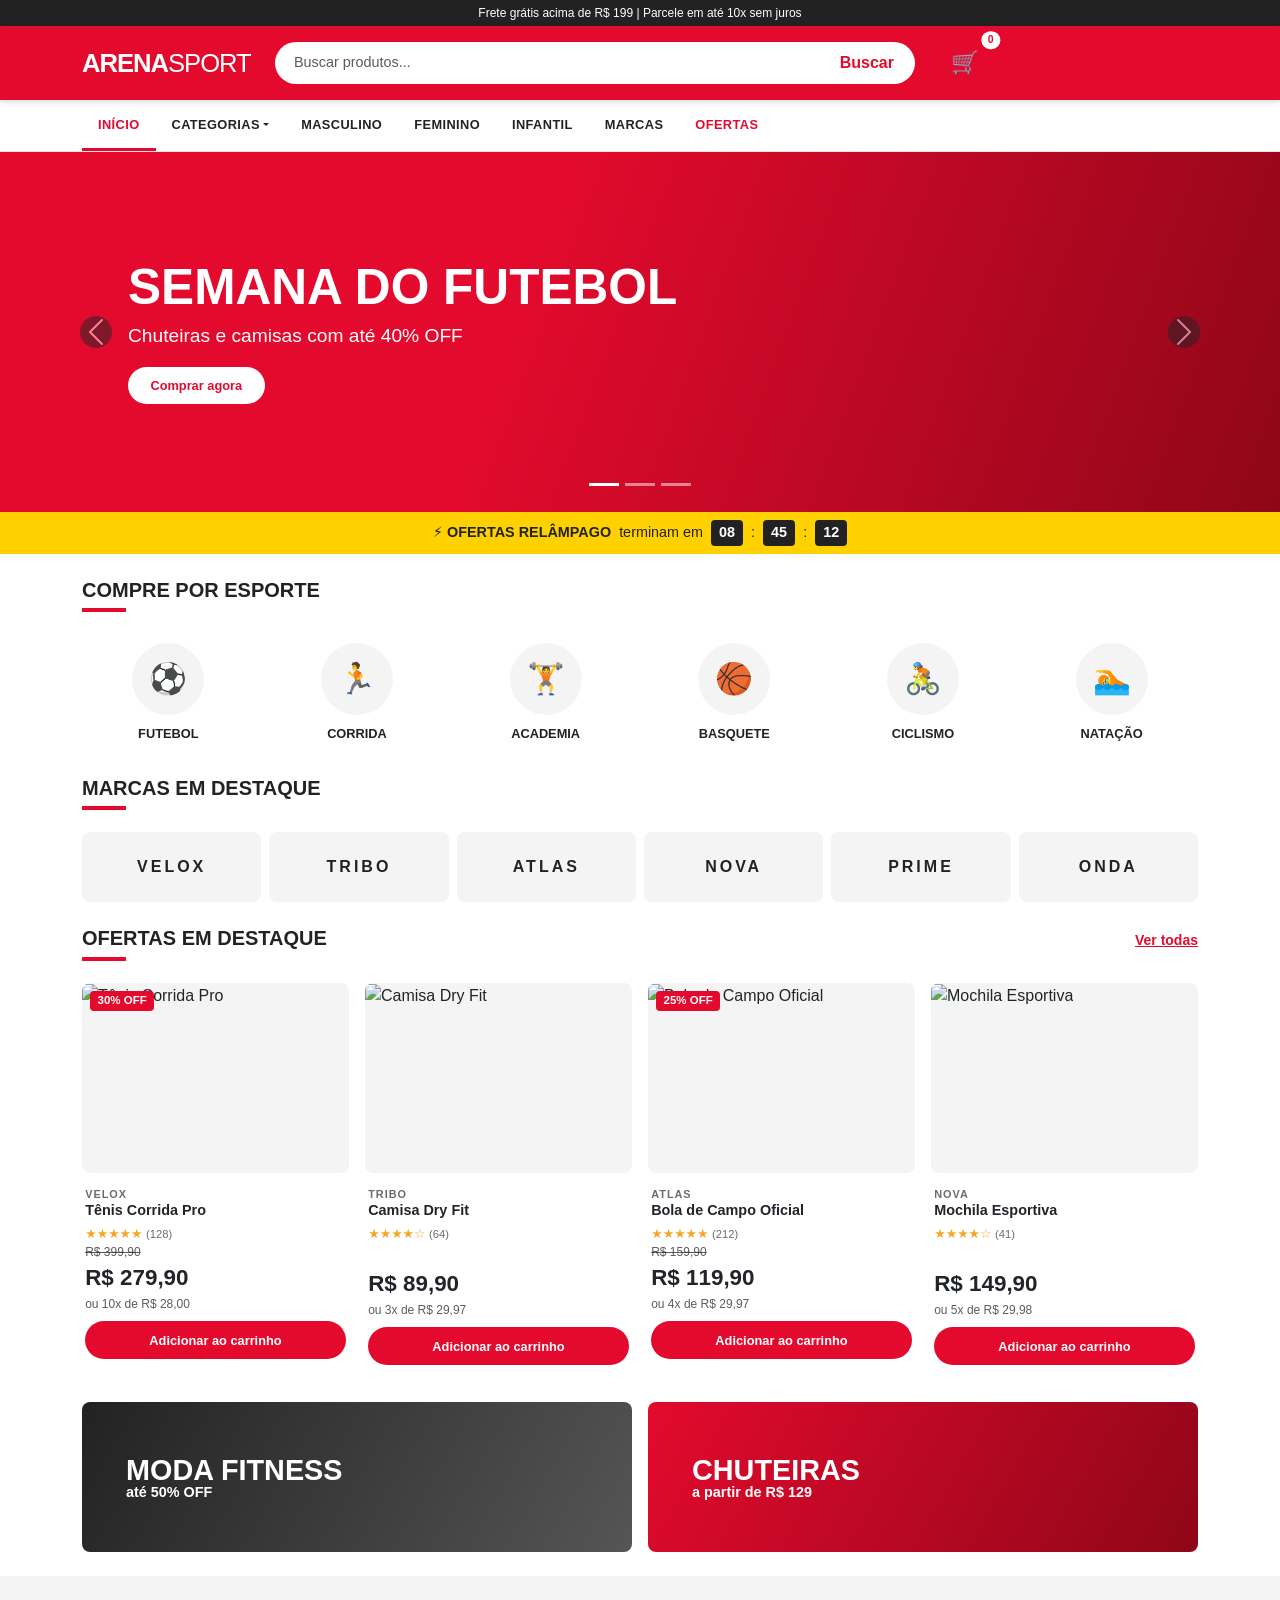
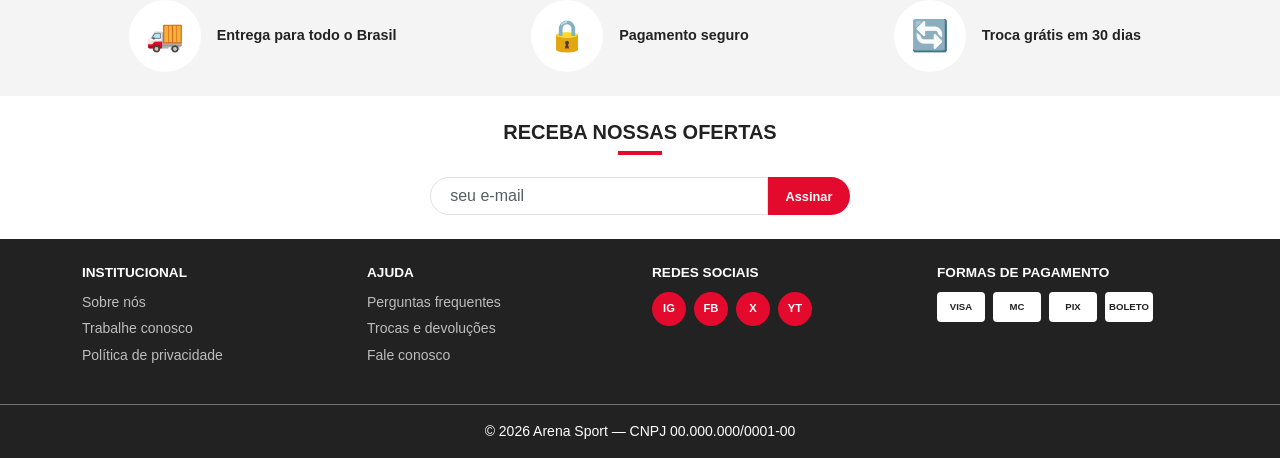
==== lojaonline/index.html @ 4f8ea05c "Create index.html" ====
<!DOCTYPE html>
<html lang="pt-BR">
<head>
<meta charset="UTF-8">
<meta name="viewport" content="width=device-width, initial-scale=1">
<title>Arena Sport</title>
<link href="https://cdn.jsdelivr.net/npm/bootstrap@5.3.3/dist/css/bootstrap.min.css" rel="stylesheet">
<style>
:root{--marca:#e30a2d;--marca-escura:#b80822;--preto:#222;--cinza:#6b6b6b;--claro:#f4f4f4;--amarelo:#ffd100}
body{font-family:"Helvetica Neue",Arial,system-ui,sans-serif;color:var(--preto);background:#fff}
.bg-marca{background:var(--marca)!important}
.text-marca{color:var(--marca)!important}
.btn-marca{background:var(--marca);color:#fff;border:0;border-radius:999px;font-weight:700;font-size:.8rem;padding:.6rem 1.1rem}
.btn-marca:hover{background:var(--marca-escura);color:#fff}
.topo-aviso{background:var(--preto);color:#fff;font-size:.75rem}
header.bg-marca{padding:.9rem 0!important;box-shadow:0 2px 6px rgba(0,0,0,.15)}
.logo{font-weight:900;font-size:1.6rem;letter-spacing:-1px;color:#fff;text-decoration:none}
.logo span{font-weight:300}
.busca{min-width:100%}
.busca .form-control{border-radius:999px 0 0 999px!important;padding:.65rem 1.2rem;font-size:.9rem}
.busca .btn{border-radius:0 999px 999px 0!important;background:#fff;color:var(--marca);font-weight:700;border:0;padding:0 1.3rem}
@media(min-width:992px){.busca{min-width:0;max-width:640px}}
header .btn-light{background:transparent;border:0;color:#fff;font-size:1.4rem}
header .btn-light:hover{background:rgba(255,255,255,.2)}
.cart-badge{font-size:.65rem;background:#fff!important;color:var(--marca)}
nav.navbar.bg-dark{background:#fff!important;border-bottom:1px solid #e5e5e5}
nav.navbar .nav-link{color:var(--preto)!important;font-size:.8rem;font-weight:700;text-transform:uppercase;letter-spacing:.4px;padding:.9rem 1rem!important;border-bottom:3px solid transparent}
nav.navbar .nav-link:hover,nav.navbar .nav-link.active{color:var(--marca)!important;border-bottom-color:var(--marca)}
nav.navbar .nav-link.text-warning{color:var(--marca)!important}
nav.navbar .navbar-toggler{border-color:#ccc}
nav.navbar .navbar-toggler-icon{filter:invert(1)}
.dropdown-menu{border:0;border-radius:6px;box-shadow:0 6px 16px rgba(0,0,0,.15)}
.dropdown-item:hover{background:var(--claro);color:var(--marca)}
.banner-slide{height:230px;display:flex;align-items:center;padding:0 10%;color:#fff}
.banner-slide h2{font-weight:900;font-size:1.7rem;text-transform:uppercase;line-height:1.05}
.banner-slide p{margin:.6rem 0 1rem;font-size:.95rem}
.banner-slide .btn-light{background:#fff;color:var(--marca);border:0;border-radius:999px;font-size:.8rem;padding:.55rem 1.4rem}
.slide1{background:linear-gradient(110deg,#e30a2d 40%,#8f0619)}
.slide2{background:linear-gradient(110deg,#222 40%,#555)}
.slide3{background:linear-gradient(110deg,#00a650 40%,#005c2b)}
@media(min-width:992px){.banner-slide{height:360px}.banner-slide h2{font-size:3.1rem}.banner-slide p{font-size:1.2rem}}
.faixa-relampago{background:var(--amarelo);color:var(--preto);font-size:.9rem}
.tempo{background:var(--preto);color:#fff;padding:2px 8px;border-radius:4px;font-weight:700}
.titulo-secao{font-weight:900;font-size:1.25rem;text-transform:uppercase;padding-bottom:.4rem}
.titulo-secao::after{content:"";display:block;width:44px;height:4px;background:var(--marca);margin-top:.4rem}
.text-center .titulo-secao::after{margin-left:auto;margin-right:auto}
.categoria{border:0;background:transparent;text-decoration:none;color:var(--preto);text-align:center}
.categoria .card-body{display:flex;flex-direction:column;align-items:center;gap:.6rem;padding:.5rem}
.categoria span{font-size:.8rem;font-weight:700;text-transform:uppercase}
.categoria:hover span{color:var(--marca)}
.cat-circle{width:72px;height:72px;border-radius:50%;background:var(--claro);border:2px solid transparent;display:flex;align-items:center;justify-content:center;font-size:1.9rem;flex-shrink:0;transition:border-color .2s}
.categoria:hover .cat-circle{border-color:var(--marca)}
.marca-box{display:flex;align-items:center;justify-content:center;height:70px;background:var(--claro);border-radius:8px;font-weight:900;letter-spacing:3px;color:var(--preto);text-decoration:none;transition:.2s}
.marca-box:hover{background:var(--preto);color:#fff}
.card.produto{border:0;border-radius:8px;background:#fff;transition:box-shadow .2s}
.card.produto:hover{box-shadow:0 6px 20px rgba(0,0,0,.15)}
.produto-foto{height:190px;background:var(--claro);border-radius:8px;overflow:hidden}
.produto-foto img{width:100%;height:100%;object-fit:cover;transition:transform .25s}
.card.produto:hover .produto-foto img{transform:scale(1.06)}
.produto .card-body{padding:.8rem .2rem}
.badge-promo{background:var(--marca);color:#fff;font-weight:800;font-size:.72rem;border-radius:4px}
.marca-produto{font-size:.68rem;font-weight:800;letter-spacing:1px;color:var(--cinza)}
.produto .card-title{font-size:.9rem;font-weight:600;margin-bottom:.3rem}
.estrelas{color:#f5a623;font-size:.8rem}
.estrelas small{color:var(--cinza)}
.preco{font-size:1.4rem;font-weight:900}
.produto .small.text-muted{font-size:.75rem!important}
.promo-banner{height:150px;display:flex;flex-direction:column;justify-content:center;padding:0 8%;color:#fff;font-size:1.8rem;font-weight:900;line-height:1.05;text-transform:uppercase;text-decoration:none;border-radius:8px;transition:transform .2s}
.promo-banner:hover{transform:translateY(-3px);color:#fff}
.promo-banner small{font-size:.9rem;font-weight:600;text-transform:none}
.promoA{background:linear-gradient(120deg,#222,#555)}
.promoB{background:linear-gradient(120deg,#e30a2d,#8f0619)}
section.bg-light{background:var(--claro)!important}
section.bg-light strong{font-size:.9rem}
section.bg-light .cat-circle{background:#fff}
section form .form-control{border-radius:999px 0 0 999px;padding-left:1.2rem}
section form .btn-marca{border-radius:0 999px 999px 0}
.rodape{background:var(--preto);color:#fff}
.rodape .collapse-btn{background:none;border:0;border-bottom:1px solid #3a3a3a;color:#fff;text-align:left;padding:.85rem 0;font-weight:800;font-size:.85rem;text-transform:uppercase;width:100%}
.rodape a{color:#bdbdbd;text-decoration:none}
.rodape a:hover{color:#fff;text-decoration:underline}
.rodape li{margin-bottom:.35rem}
.social{width:34px;height:34px;border-radius:50%;background:var(--marca);color:#fff!important;display:flex;align-items:center;justify-content:center;font-size:.7rem;font-weight:800}
.social:hover{background:#fff;color:var(--marca)!important}
.pagto{width:48px;height:30px;background:#fff;color:var(--preto);font-size:.6rem;font-weight:700;border-radius:4px;display:flex;align-items:center;justify-content:center}
@media(min-width:992px){.rodape .collapse-btn{pointer-events:none;border:0;padding:0 0 .5rem}.rodape .chevron{display:none}}
</style>
</head>
<body>

<!-- Faixa de aviso -->
<div class="topo-aviso text-center small py-1">Frete grátis acima de R$ 199 | Parcele em até 10x sem juros</div>

<!-- Cabeçalho -->
<header class="bg-marca py-2 sticky-top">
  <div class="container d-flex align-items-center gap-2 gap-lg-4 flex-wrap">
    <a class="logo" href="#">ARENA<span>SPORT</span></a>
    <form class="busca d-flex order-3 order-lg-0 flex-grow-1" role="search">
      <input class="form-control rounded-end-0 border-0" type="search" placeholder="Buscar produtos..." aria-label="Buscar">
      <button class="btn btn-dark rounded-start-0" type="submit">Buscar</button>
    </form>
    <a href="#" class="btn btn-light position-relative ms-auto ms-lg-0" aria-label="Carrinho">🛒
      <span class="cart-badge position-absolute top-0 start-100 translate-middle badge rounded-pill">0</span>
    </a>
  </div>
</header>

<!-- Barra de categorias -->
<nav class="navbar navbar-expand-lg bg-dark navbar-dark py-0">
  <div class="container">
    <button class="navbar-toggler my-2" type="button" data-bs-toggle="collapse" data-bs-target="#menu" aria-controls="menu" aria-label="Abrir menu"><span class="navbar-toggler-icon"></span></button>
    <div class="collapse navbar-collapse" id="menu">
      <ul class="navbar-nav">
        <li class="nav-item"><a class="nav-link active" href="#">Início</a></li>
        <li class="nav-item dropdown">
          <a class="nav-link dropdown-toggle" href="#" data-bs-toggle="dropdown">Categorias</a>
          <ul class="dropdown-menu">
            <li><a class="dropdown-item" href="#categorias">Futebol</a></li>
            <li><a class="dropdown-item" href="#categorias">Corrida</a></li>
            <li><a class="dropdown-item" href="#categorias">Academia</a></li>
            <li><a class="dropdown-item" href="#categorias">Basquete</a></li>
          </ul>
        </li>
        <li class="nav-item"><a class="nav-link" href="#">Masculino</a></li>
        <li class="nav-item"><a class="nav-link" href="#">Feminino</a></li>
        <li class="nav-item"><a class="nav-link" href="#">Infantil</a></li>
        <li class="nav-item"><a class="nav-link" href="#">Marcas</a></li>
        <li class="nav-item"><a class="nav-link text-warning fw-bold" href="#destaques">Ofertas</a></li>
      </ul>
    </div>
  </div>
</nav>

<!-- Carrossel -->
<div id="banners" class="carousel slide" data-bs-ride="carousel">
  <div class="carousel-indicators">
    <button type="button" data-bs-target="#banners" data-bs-slide-to="0" class="active" aria-label="Slide 1"></button>
    <button type="button" data-bs-target="#banners" data-bs-slide-to="1" aria-label="Slide 2"></button>
    <button type="button" data-bs-target="#banners" data-bs-slide-to="2" aria-label="Slide 3"></button>
  </div>
  <div class="carousel-inner">
    <div class="carousel-item active"><div class="banner-slide slide1"><div><h2>Semana do Futebol</h2><p>Chuteiras e camisas com até 40% OFF</p><a href="#destaques" class="btn btn-light fw-bold">Comprar agora</a></div></div></div>
    <div class="carousel-item"><div class="banner-slide slide2"><div><h2>Corra mais longe</h2><p>Tênis de corrida a partir de R$ 199</p><a href="#destaques" class="btn btn-light fw-bold">Ver tênis</a></div></div></div>
    <div class="carousel-item"><div class="banner-slide slide3"><div><h2>Treino em casa</h2><p>Kits de academia com frete grátis</p><a href="#destaques" class="btn btn-light fw-bold">Aproveitar</a></div></div></div>
  </div>
  <button class="carousel-control-prev" type="button" data-bs-target="#banners" data-bs-slide="prev"><span class="carousel-control-prev-icon bg-dark rounded-circle p-3" aria-hidden="true"></span><span class="visually-hidden">Anterior</span></button>
  <button class="carousel-control-next" type="button" data-bs-target="#banners" data-bs-slide="next"><span class="carousel-control-next-icon bg-dark rounded-circle p-3" aria-hidden="true"></span><span class="visually-hidden">Próximo</span></button>
</div>

<!-- Faixa de ofertas relâmpago -->
<div class="faixa-relampago py-2">
  <div class="container d-flex justify-content-center align-items-center gap-2 flex-wrap text-center">
    <strong>⚡ OFERTAS RELÂMPAGO</strong><span>terminam em</span>
    <span class="tempo">08</span>:<span class="tempo">45</span>:<span class="tempo">12</span>
  </div>
</div>

<main class="container">

  <!-- Categorias -->
  <section id="categorias" class="py-4">
    <h2 class="titulo-secao mb-3">Compre por esporte</h2>
    <div class="row g-2 g-lg-3">
      <div class="col-4 col-lg-2"><a href="#" class="card categoria h-100"><div class="card-body"><div class="cat-circle">⚽</div><span>Futebol</span></div></a></div>
      <div class="col-4 col-lg-2"><a href="#" class="card categoria h-100"><div class="card-body"><div class="cat-circle">🏃</div><span>Corrida</span></div></a></div>
      <div class="col-4 col-lg-2"><a href="#" class="card categoria h-100"><div class="card-body"><div class="cat-circle">🏋️</div><span>Academia</span></div></a></div>
      <div class="col-4 col-lg-2"><a href="#" class="card categoria h-100"><div class="card-body"><div class="cat-circle">🏀</div><span>Basquete</span></div></a></div>
      <div class="col-4 col-lg-2"><a href="#" class="card categoria h-100"><div class="card-body"><div class="cat-circle">🚴</div><span>Ciclismo</span></div></a></div>
      <div class="col-4 col-lg-2"><a href="#" class="card categoria h-100"><div class="card-body"><div class="cat-circle">🏊</div><span>Natação</span></div></a></div>
    </div>
  </section>

  <!-- Marcas -->
  <section class="pb-4">
    <h2 class="titulo-secao mb-3">Marcas em destaque</h2>
    <div class="row g-2">
      <div class="col-4 col-lg-2"><a href="#" class="marca-box">VELOX</a></div>
      <div class="col-4 col-lg-2"><a href="#" class="marca-box">TRIBO</a></div>
      <div class="col-4 col-lg-2"><a href="#" class="marca-box">ATLAS</a></div>
      <div class="col-4 col-lg-2"><a href="#" class="marca-box">NOVA</a></div>
      <div class="col-4 col-lg-2"><a href="#" class="marca-box">PRIME</a></div>
      <div class="col-4 col-lg-2"><a href="#" class="marca-box">ONDA</a></div>
    </div>
  </section>

  <!-- Destaques -->
  <section id="destaques" class="pb-4">
    <div class="d-flex justify-content-between align-items-baseline mb-3">
      <h2 class="titulo-secao mb-0">Ofertas em destaque</h2>
      <a href="#" class="small text-marca fw-bold d-none d-lg-inline">Ver todas</a>
    </div>
    <div class="row g-3">
      <div class="col-6 col-lg-3">
        <div class="card produto h-100">
          <div class="position-relative"><span class="badge badge-promo position-absolute top-0 start-0 m-2">30% OFF</span><div class="produto-foto"><img src="img/tenis.jpg" alt="Tênis Corrida Pro"></div></div>
          <div class="card-body">
            <div class="marca-produto">VELOX</div>
            <h3 class="h6 card-title">Tênis Corrida Pro</h3>
            <div class="estrelas">★★★★★ <small>(128)</small></div>
            <div class="small text-muted text-decoration-line-through">R$ 399,90</div>
            <div class="preco">R$ 279,90</div>
            <div class="small text-muted mb-2">ou 10x de R$ 28,00</div>
            <button class="btn btn-marca btn-sm w-100">Adicionar ao carrinho</button>
          </div>
        </div>
      </div>
      <div class="col-6 col-lg-3">
        <div class="card produto h-100">
          <div class="produto-foto"><img src="img/camisa.jpg" alt="Camisa Dry Fit"></div>
          <div class="card-body">
            <div class="marca-produto">TRIBO</div>
            <h3 class="h6 card-title">Camisa Dry Fit</h3>
            <div class="estrelas">★★★★☆ <small>(64)</small></div>
            <div class="preco mt-4">R$ 89,90</div>
            <div class="small text-muted mb-2">ou 3x de R$ 29,97</div>
            <button class="btn btn-marca btn-sm w-100">Adicionar ao carrinho</button>
          </div>
        </div>
      </div>
      <div class="col-6 col-lg-3">
        <div class="card produto h-100">
          <div class="position-relative"><span class="badge badge-promo position-absolute top-0 start-0 m-2">25% OFF</span><div class="produto-foto"><img src="img/bola.jpg" alt="Bola de Campo Oficial"></div></div>
          <div class="card-body">
            <div class="marca-produto">ATLAS</div>
            <h3 class="h6 card-title">Bola de Campo Oficial</h3>
            <div class="estrelas">★★★★★ <small>(212)</small></div>
            <div class="small text-muted text-decoration-line-through">R$ 159,90</div>
            <div class="preco">R$ 119,90</div>
            <div class="small text-muted mb-2">ou 4x de R$ 29,97</div>
            <button class="btn btn-marca btn-sm w-100">Adicionar ao carrinho</button>
          </div>
        </div>
      </div>
      <div class="col-6 col-lg-3">
        <div class="card produto h-100">
          <div class="produto-foto"><img src="img/mochila.jpg" alt="Mochila Esportiva"></div>
          <div class="card-body">
            <div class="marca-produto">NOVA</div>
            <h3 class="h6 card-title">Mochila Esportiva</h3>
            <div class="estrelas">★★★★☆ <small>(41)</small></div>
            <div class="preco mt-4">R$ 149,90</div>
            <div class="small text-muted mb-2">ou 5x de R$ 29,98</div>
            <button class="btn btn-marca btn-sm w-100">Adicionar ao carrinho</button>
          </div>
        </div>
      </div>
    </div>
  </section>

  <!-- Banners promocionais -->
  <section class="pb-4">
    <div class="row g-3">
      <div class="col-12 col-lg-6"><a href="#" class="promo-banner promoA">Moda fitness<br><small>até 50% OFF</small></a></div>
      <div class="col-12 col-lg-6"><a href="#" class="promo-banner promoB">Chuteiras<br><small>a partir de R$ 129</small></a></div>
    </div>
  </section>
</main>

<!-- Benefícios -->
<section class="bg-light py-4">
  <div class="container">
    <div class="row g-3 text-center">
      <div class="col-12 col-lg-4 d-flex align-items-center gap-3 justify-content-center"><div class="cat-circle">🚚</div><strong>Entrega para todo o Brasil</strong></div>
      <div class="col-12 col-lg-4 d-flex align-items-center gap-3 justify-content-center"><div class="cat-circle">🔒</div><strong>Pagamento seguro</strong></div>
      <div class="col-12 col-lg-4 d-flex align-items-center gap-3 justify-content-center"><div class="cat-circle">🔄</div><strong>Troca grátis em 30 dias</strong></div>
    </div>
  </div>
</section>

<!-- Newsletter -->
<section class="py-4 text-center">
  <div class="container">
    <h2 class="titulo-secao mb-3">Receba nossas ofertas</h2>
    <form class="d-flex justify-content-center mx-auto" style="max-width:420px" onsubmit="event.preventDefault();alert('Cadastro realizado!');">
      <input type="email" class="form-control rounded-end-0" placeholder="seu e-mail" aria-label="E-mail" required>
      <button class="btn btn-marca rounded-start-0" type="submit">Assinar</button>
    </form>
  </div>
</section>

<!-- Rodapé -->
<footer class="rodape pt-4">
  <div class="container">
    <div class="row">
      <div class="col-12 col-lg-3">
        <button class="collapse-btn d-flex justify-content-between" data-bs-toggle="collapse" data-bs-target="#f1">Institucional <span class="chevron">▾</span></button>
        <div id="f1" class="collapse d-lg-block pb-3"><ul class="list-unstyled small mb-0"><li><a href="#">Sobre nós</a></li><li><a href="#">Trabalhe conosco</a></li><li><a href="#">Política de privacidade</a></li></ul></div>
      </div>
      <div class="col-12 col-lg-3">
        <button class="collapse-btn d-flex justify-content-between" data-bs-toggle="collapse" data-bs-target="#f2">Ajuda <span class="chevron">▾</span></button>
        <div id="f2" class="collapse d-lg-block pb-3"><ul class="list-unstyled small mb-0"><li><a href="#">Perguntas frequentes</a></li><li><a href="#">Trocas e devoluções</a></li><li><a href="#">Fale conosco</a></li></ul></div>
      </div>
      <div class="col-12 col-lg-3">
        <button class="collapse-btn d-flex justify-content-between" data-bs-toggle="collapse" data-bs-target="#f3">Redes sociais <span class="chevron">▾</span></button>
        <div id="f3" class="collapse d-lg-block pb-3"><div class="d-flex gap-2"><a href="#" class="social" aria-label="Instagram">IG</a><a href="#" class="social" aria-label="Facebook">FB</a><a href="#" class="social" aria-label="X">X</a><a href="#" class="social" aria-label="YouTube">YT</a></div></div>
      </div>
      <div class="col-12 col-lg-3">
        <button class="collapse-btn d-flex justify-content-between" data-bs-toggle="collapse" data-bs-target="#f4">Formas de pagamento <span class="chevron">▾</span></button>
        <div id="f4" class="collapse d-lg-block pb-3"><div class="d-flex gap-2"><div class="pagto">VISA</div><div class="pagto">MC</div><div class="pagto">PIX</div><div class="pagto">BOLETO</div></div></div>
      </div>
    </div>
  </div>
  <div class="text-center small border-top border-secondary py-3 mt-3">© 2026 Arena Sport — CNPJ 00.000.000/0001-00</div>
</footer>

<script src="https://cdn.jsdelivr.net/npm/bootstrap@5.3.3/dist/js/bootstrap.bundle.min.js"></script>
</body>
</html>
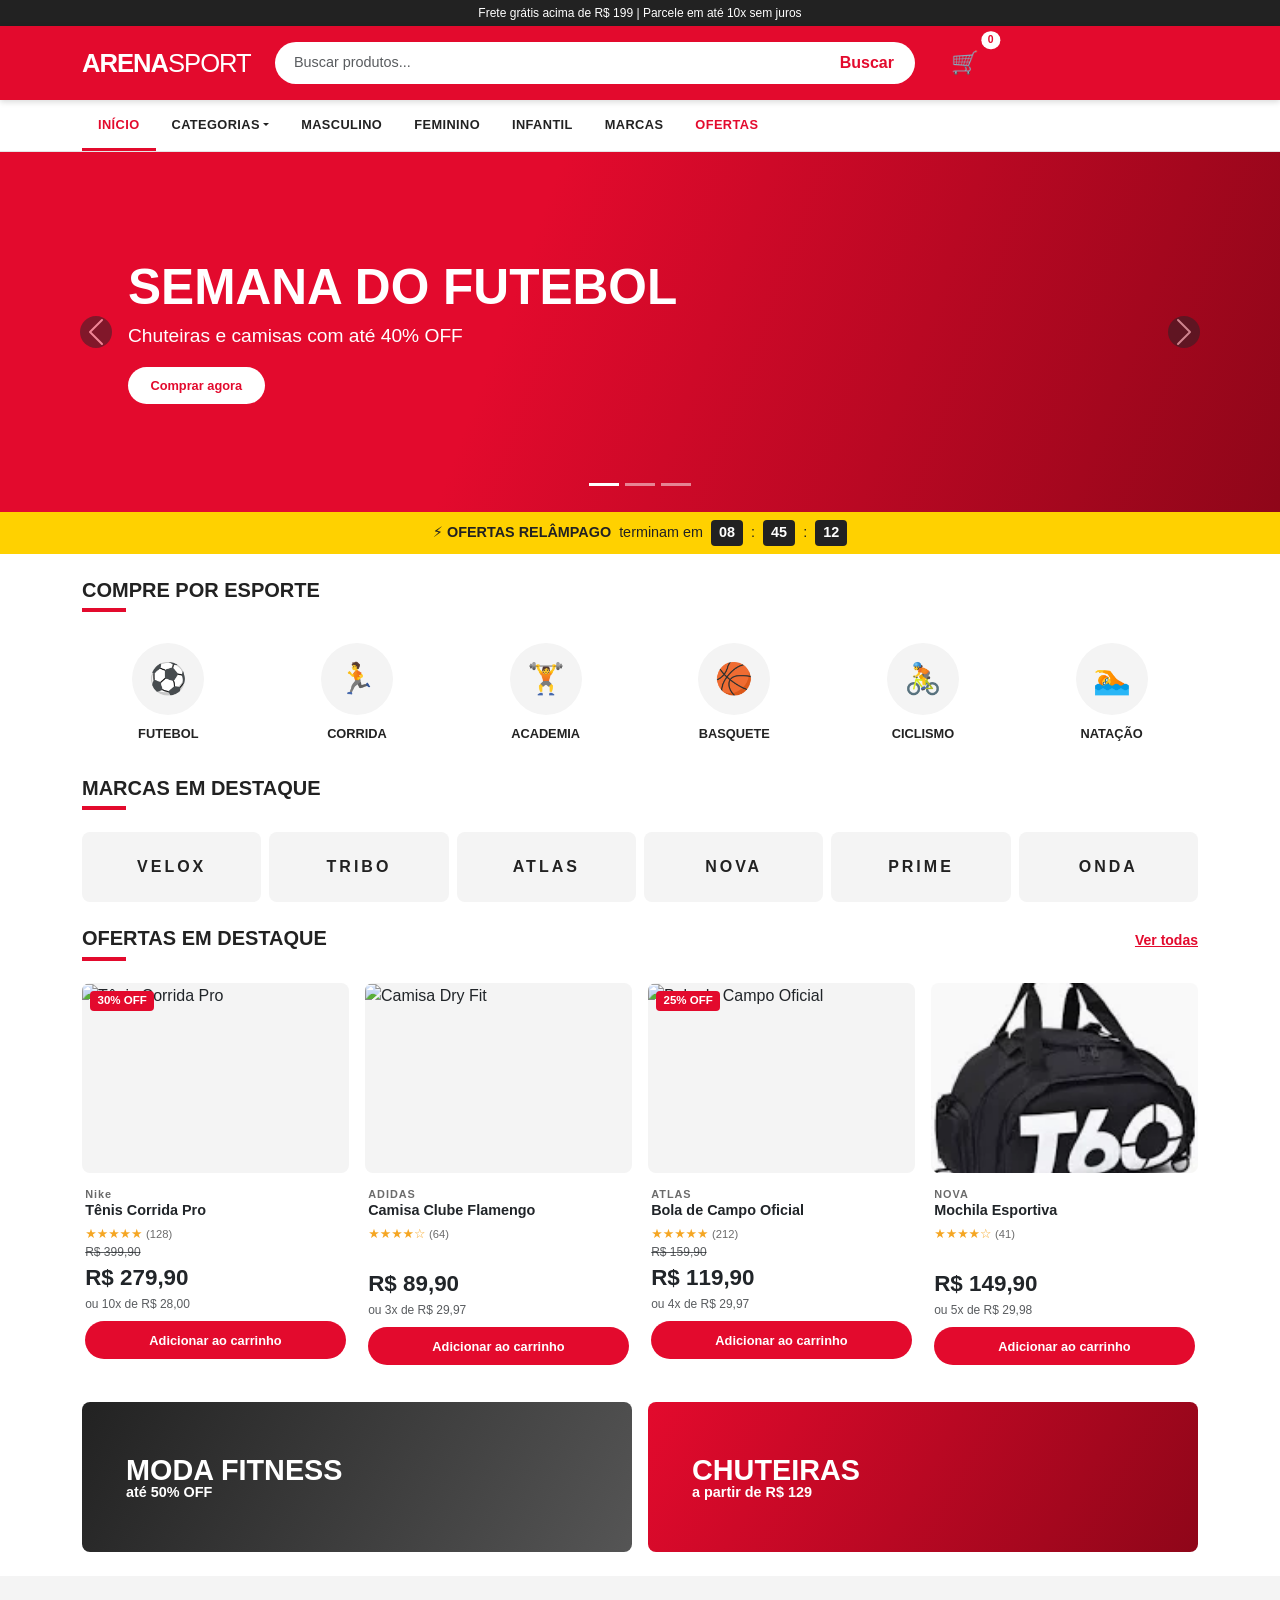
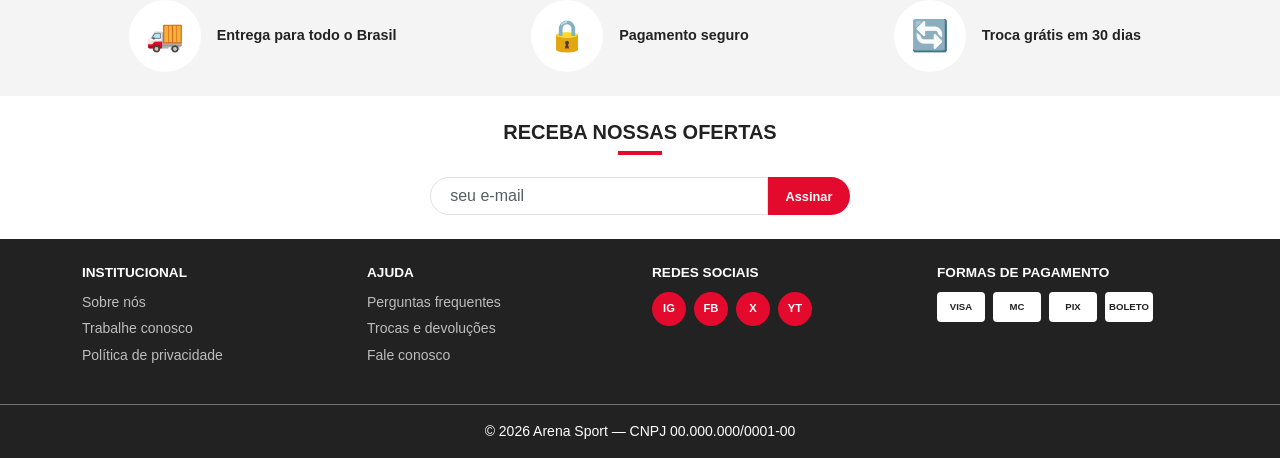
==== commit c6fb6eb1: "Update product images and brands in index.html" ====
--- a/lojaonline/index.html
+++ b/lojaonline/index.html
@@ -192,9 +192,9 @@
     <div class="row g-3">
       <div class="col-6 col-lg-3">
         <div class="card produto h-100">
-          <div class="position-relative"><span class="badge badge-promo position-absolute top-0 start-0 m-2">30% OFF</span><div class="produto-foto"><img src="img/tenis.jpg" alt="Tênis Corrida Pro"></div></div>
+          <div class="position-relative"><span class="badge badge-promo position-absolute top-0 start-0 m-2">30% OFF</span><div class="produto-foto"><img src="https://encrypted-tbn0.gstatic.com/images?q=tbn:ANd9GcRX-Vyahh5rE2FVbmysripAkWnXxzVsdEizqWqvMbmPPQ&s=10" alt="Tênis Corrida Pro"></div></div>
           <div class="card-body">
-            <div class="marca-produto">VELOX</div>
+            <div class="marca-produto">Nike</div>
             <h3 class="h6 card-title">Tênis Corrida Pro</h3>
             <div class="estrelas">★★★★★ <small>(128)</small></div>
             <div class="small text-muted text-decoration-line-through">R$ 399,90</div>
@@ -206,10 +206,10 @@
       </div>
       <div class="col-6 col-lg-3">
         <div class="card produto h-100">
-          <div class="produto-foto"><img src="img/camisa.jpg" alt="Camisa Dry Fit"></div>
+          <div class="produto-foto"><img src="https://encrypted-tbn0.gstatic.com/images?q=tbn:ANd9GcRrVjqUDRteIOxx6T0TNGp6iWMlH-ESc-quHRf4PI4gH4saT0pL8JCIrQc&s=10" alt="Camisa Dry Fit"></div>
           <div class="card-body">
-            <div class="marca-produto">TRIBO</div>
-            <h3 class="h6 card-title">Camisa Dry Fit</h3>
+            <div class="marca-produto">ADIDAS</div>
+            <h3 class="h6 card-title">Camisa Clube Flamengo</h3>
             <div class="estrelas">★★★★☆ <small>(64)</small></div>
             <div class="preco mt-4">R$ 89,90</div>
             <div class="small text-muted mb-2">ou 3x de R$ 29,97</div>
@@ -219,7 +219,7 @@
       </div>
       <div class="col-6 col-lg-3">
         <div class="card produto h-100">
-          <div class="position-relative"><span class="badge badge-promo position-absolute top-0 start-0 m-2">25% OFF</span><div class="produto-foto"><img src="img/bola.jpg" alt="Bola de Campo Oficial"></div></div>
+          <div class="position-relative"><span class="badge badge-promo position-absolute top-0 start-0 m-2">25% OFF</span><div class="produto-foto"><img src="https://encrypted-tbn2.gstatic.com/shopping?q=tbn:ANd9GcT2jNO0sg2tvIPk93SDPI9_kfwbs6vltzQ7-eVfKvGsKVt8BSVY2C6t0m9g2E3RDzNaLLvQxC_d4kUKrec1eDSTYZHGbNwLWO87WHFzKezhpjsGyvAN50metaq9cC1Go4oWj0EvC2uXCA&usqp=CAc" alt="Bola de Campo Oficial"></div></div>
           <div class="card-body">
             <div class="marca-produto">ATLAS</div>
             <h3 class="h6 card-title">Bola de Campo Oficial</h3>
@@ -233,7 +233,7 @@
       </div>
       <div class="col-6 col-lg-3">
         <div class="card produto h-100">
-          <div class="produto-foto"><img src="img/mochila.jpg" alt="Mochila Esportiva"></div>
+          <div class="produto-foto"><img src="[data-uri]" alt="Mochila Esportiva"></div>
           <div class="card-body">
             <div class="marca-produto">NOVA</div>
             <h3 class="h6 card-title">Mochila Esportiva</h3>
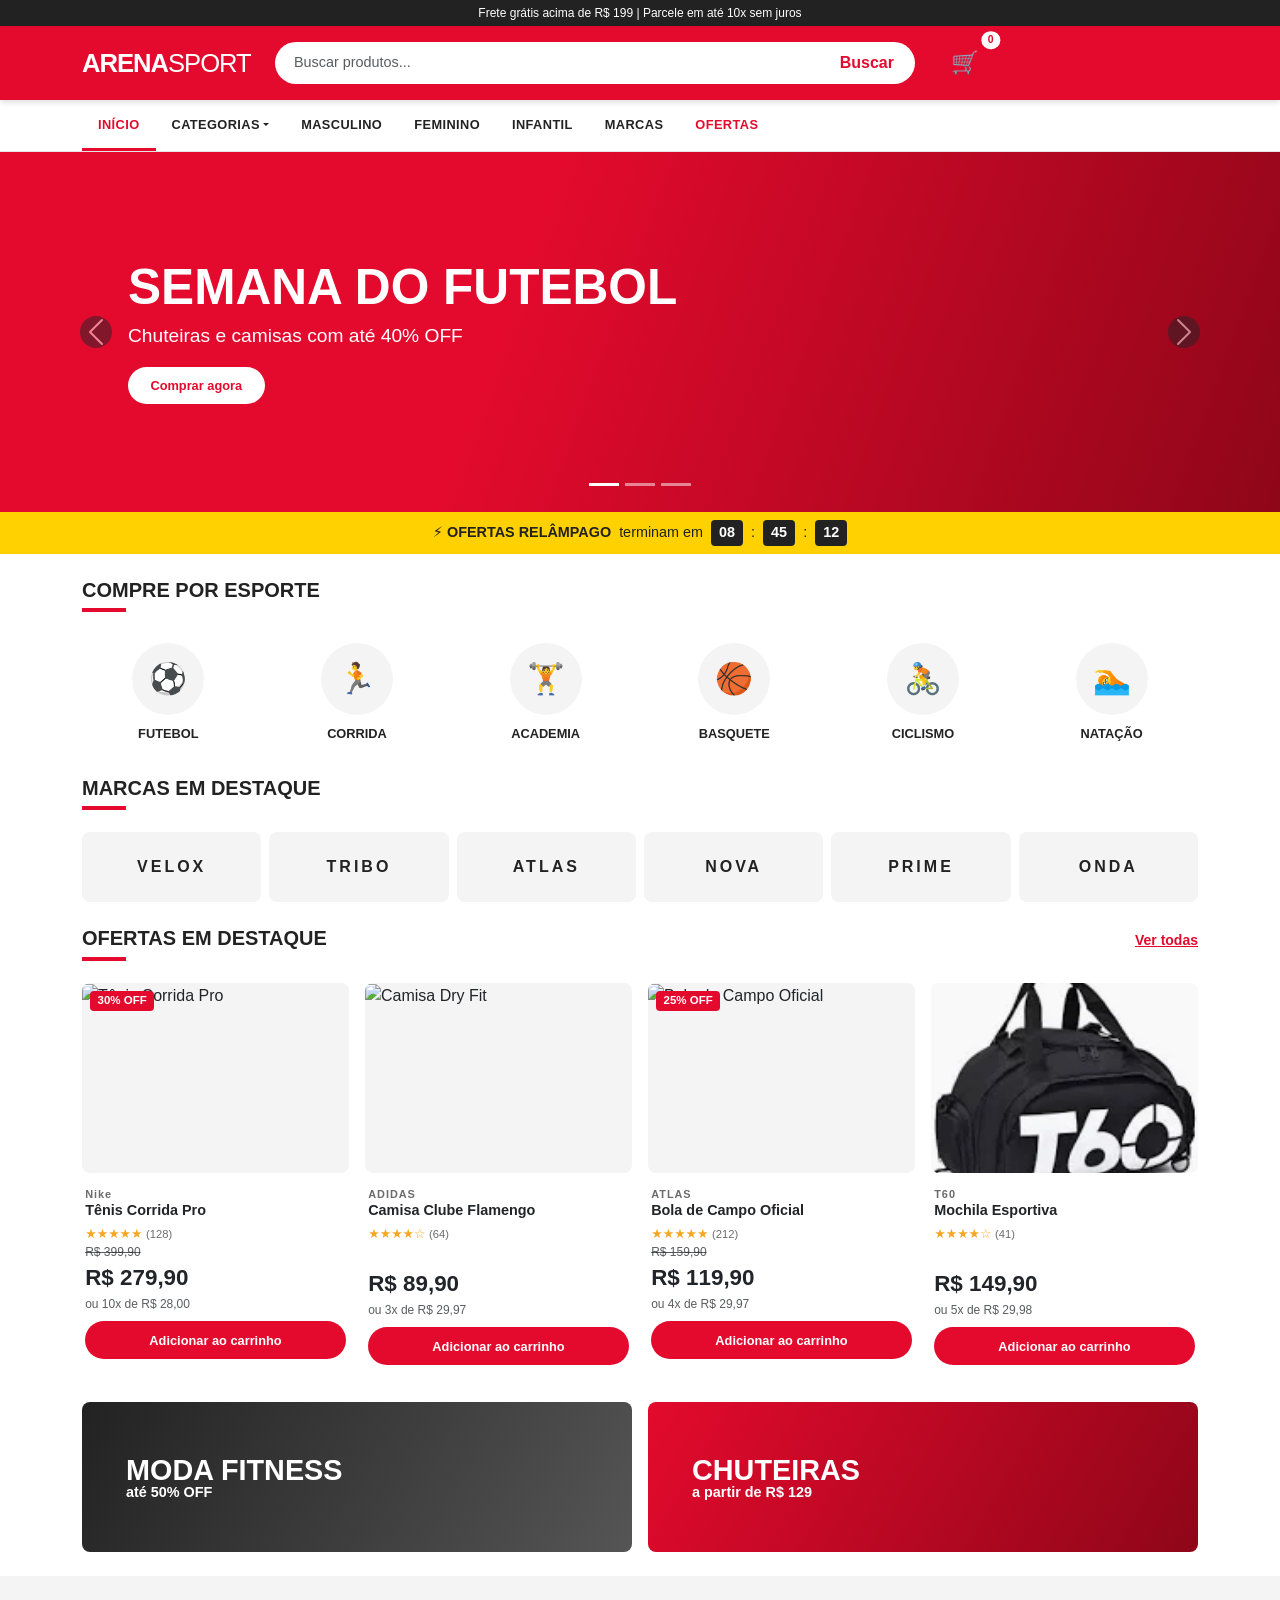
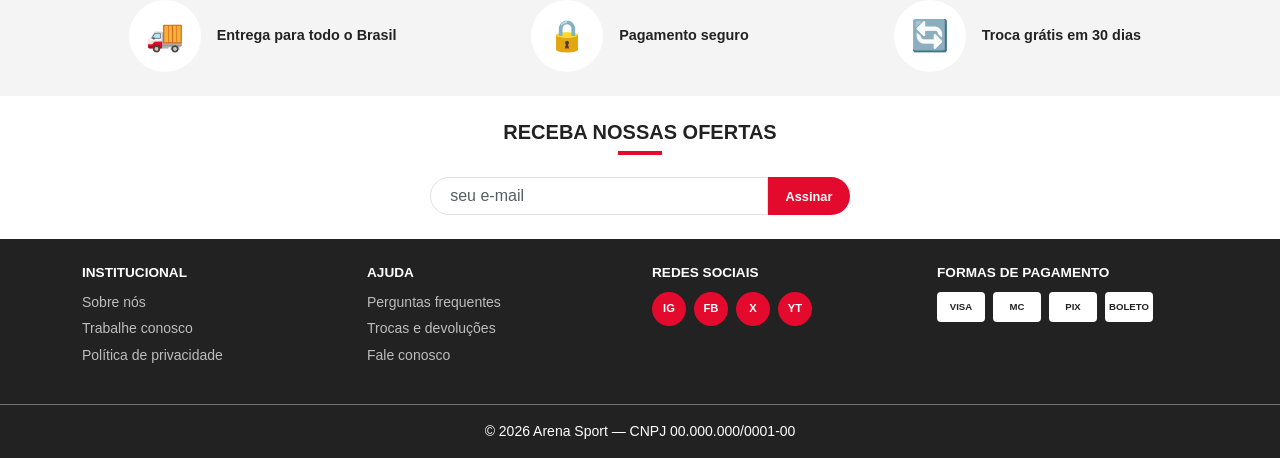
==== commit e0cee2c2: "Change product brand from 'NOVA' to 'T60'" ====
--- a/lojaonline/index.html
+++ b/lojaonline/index.html
@@ -235,7 +235,7 @@
         <div class="card produto h-100">
           <div class="produto-foto"><img src="[data-uri]" alt="Mochila Esportiva"></div>
           <div class="card-body">
-            <div class="marca-produto">NOVA</div>
+            <div class="marca-produto">T60</div>
             <h3 class="h6 card-title">Mochila Esportiva</h3>
             <div class="estrelas">★★★★☆ <small>(41)</small></div>
             <div class="preco mt-4">R$ 149,90</div>
